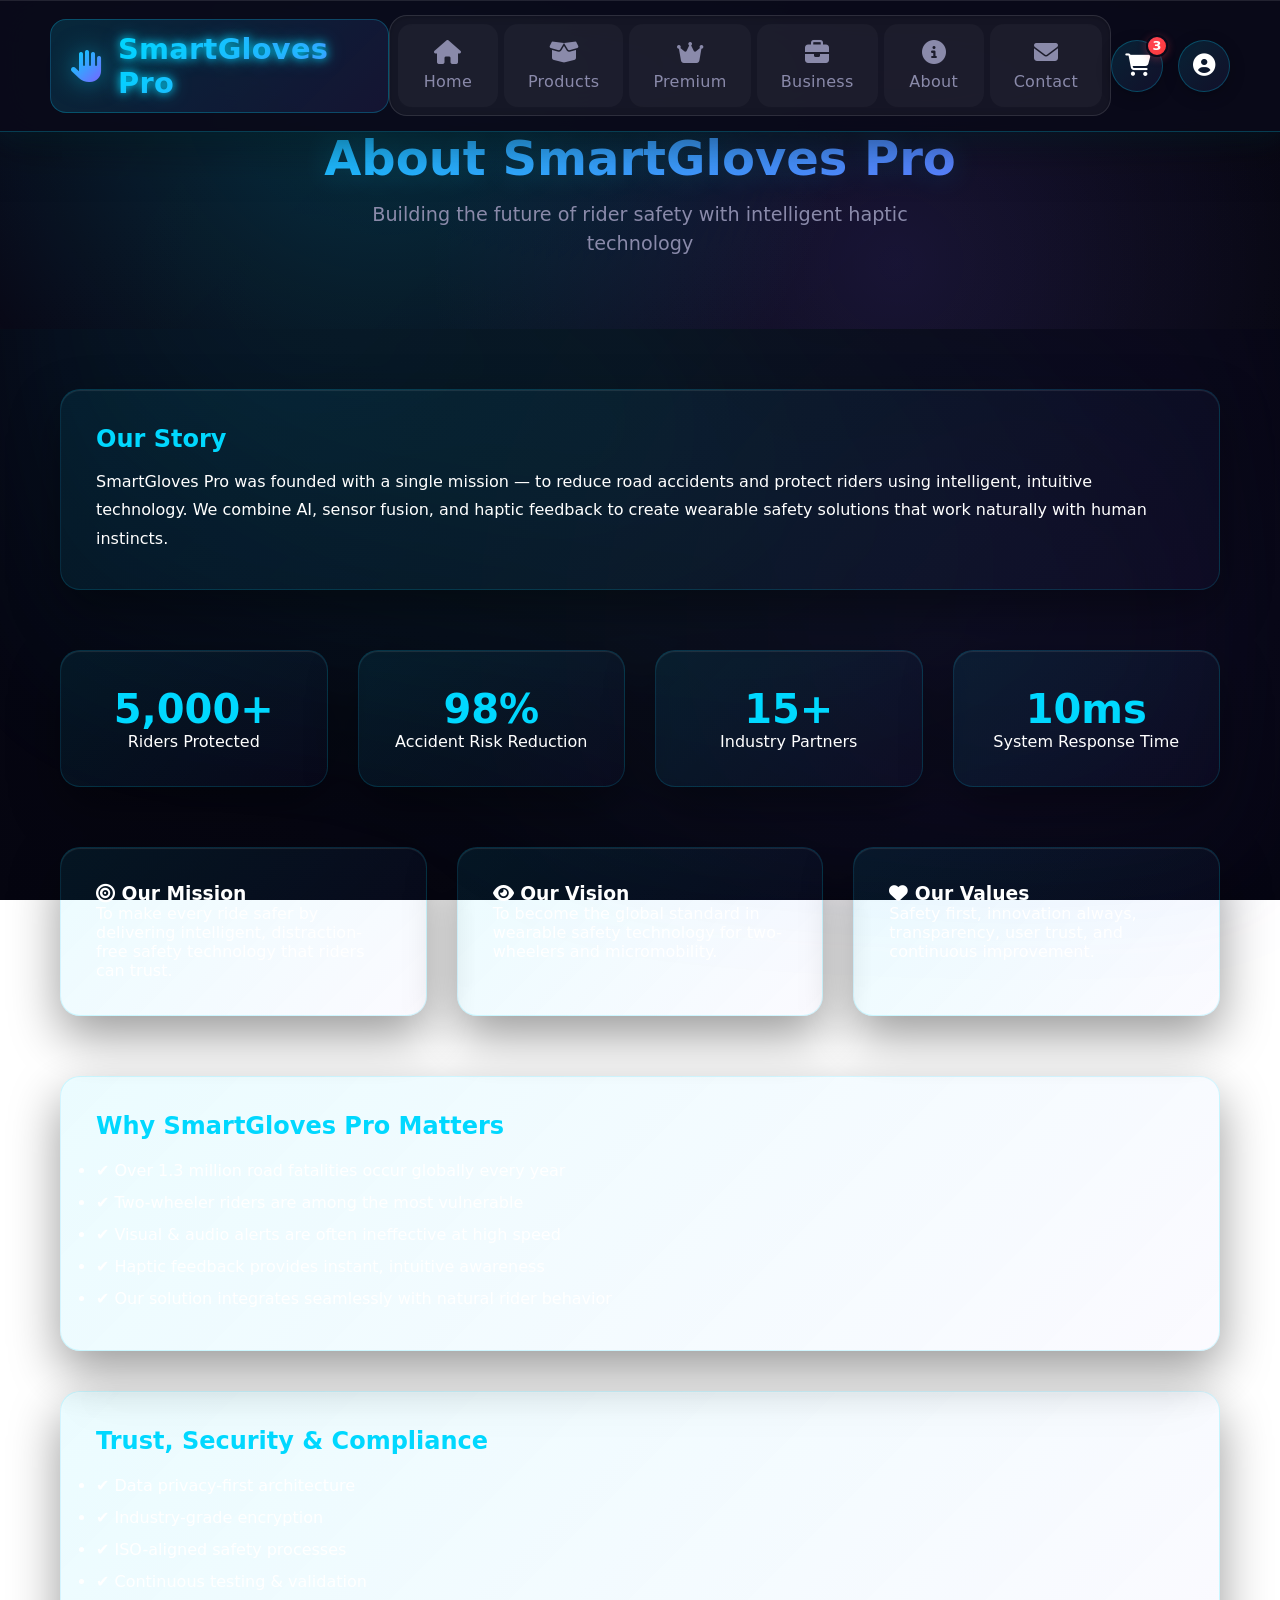
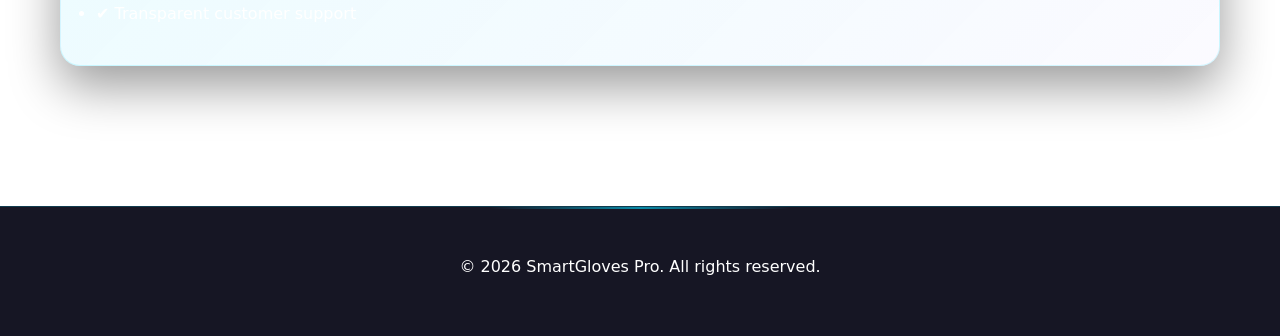
==== about.html @ 25922458 "Initial website upload" ====
<!DOCTYPE html>
<html lang="en">
<head>
  <meta charset="UTF-8">
  <meta name="viewport" content="width=device-width, initial-scale=1.0">
  <title>About Us | SmartGloves Pro</title>

  <!-- CSS -->
  <link rel="stylesheet" href="assets/css/style.css">

  <!-- Icons -->
  <link rel="stylesheet" href="https://cdnjs.cloudflare.com/ajax/libs/font-awesome/6.4.0/css/all.min.css">
</head>

<body>

<!-- ================= NAVBAR ================= -->
<nav class="glass-nav">
  <div class="nav-container">

    <!-- LOGO -->
    <a href="index.html" class="logo">
      <i class="fas fa-hand-paper"></i>
      <span>SmartGloves Pro</span>
    </a>

    <!-- MENU -->
    <div class="main-nav" id="mainNav">
      <a class="nav-btn" href="index.html"><i class="fas fa-house"></i><span>Home</span></a>
      <a class="nav-btn" href="products.html"><i class="fas fa-box-open"></i><span>Products</span></a>
      <a class="nav-btn" href="subscription.html"><i class="fas fa-crown"></i><span>Premium</span></a>
      <a class="nav-btn" href="business-collaboration.html"><i class="fas fa-briefcase"></i><span>Business</span></a>
      <a class="nav-btn" href="about.html"><i class="fas fa-circle-info"></i><span>About</span></a>
      <a class="nav-btn" href="contact.html"><i class="fas fa-envelope"></i><span>Contact</span></a>
    </div>

    <!-- CART & USER -->
    <div class="nav-actions">
      <a href="products.html" class="cart-btn">
        <i class="fas fa-shopping-cart"></i>
        <span class="cart-count">3</span>
      </a>
      <a href="subscription.html" class="user-btn">
        <i class="fas fa-user-circle"></i>
      </a>
    </div>

    <!-- MOBILE TOGGLE -->
    <button class="mobile-toggle" id="menuToggle">
      <i class="fas fa-bars"></i>
    </button>
  </div>
</nav>

<!-- ================= PAGE HERO ================= -->
<div class="page-hero">
  <h1 class="page-title">About SmartGloves Pro</h1>
  <p class="page-subtitle">
    Building the future of rider safety with intelligent haptic technology
  </p>
</div>

<!-- ================= ABOUT CONTENT ================= -->
<section class="page-content">

  <!-- COMPANY STORY -->
  <div class="content-box">
    <h2 style="color:var(--primary); margin-bottom:15px;">Our Story</h2>
    <p style="line-height:1.8;">
      SmartGloves Pro was founded with a single mission — to reduce road
      accidents and protect riders using intelligent, intuitive technology.
      We combine AI, sensor fusion, and haptic feedback to create wearable
      safety solutions that work naturally with human instincts.
    </p>
  </div>

  <!-- ================= COMPANY STATS ================= -->
  <div style="
    display:grid;
    grid-template-columns:repeat(auto-fit,minmax(200px,1fr));
    gap:30px;
    margin:60px 0;
    text-align:center;
  ">
    <div class="content-box">
      <h2 style="color:var(--primary); font-size:2.5rem;">5,000+</h2>
      <p>Riders Protected</p>
    </div>
    <div class="content-box">
      <h2 style="color:var(--primary); font-size:2.5rem;">98%</h2>
      <p>Accident Risk Reduction</p>
    </div>
    <div class="content-box">
      <h2 style="color:var(--primary); font-size:2.5rem;">15+</h2>
      <p>Industry Partners</p>
    </div>
    <div class="content-box">
      <h2 style="color:var(--primary); font-size:2.5rem;">10ms</h2>
      <p>System Response Time</p>
    </div>
  </div>

  <!-- ================= MISSION / VISION / VALUES ================= -->
  <div style="
    display:grid;
    grid-template-columns:repeat(auto-fit,minmax(250px,1fr));
    gap:30px;
    margin-bottom:60px;
  ">
    <div class="content-box">
      <h3><i class="fas fa-bullseye"></i> Our Mission</h3>
      <p>
        To make every ride safer by delivering intelligent, distraction-free
        safety technology that riders can trust.
      </p>
    </div>

    <div class="content-box">
      <h3><i class="fas fa-eye"></i> Our Vision</h3>
      <p>
        To become the global standard in wearable safety technology for
        two-wheelers and micromobility.
      </p>
    </div>

    <div class="content-box">
      <h3><i class="fas fa-heart"></i> Our Values</h3>
      <p>
        Safety first, innovation always, transparency, user trust, and
        continuous improvement.
      </p>
    </div>
  </div>

  <!-- ================= WHY WE MATTER ================= -->
  <div class="content-box">
    <h2 style="color:var(--primary); margin-bottom:15px;">
      Why SmartGloves Pro Matters
    </h2>
    <ul style="line-height:2;">
      <li>✔ Over 1.3 million road fatalities occur globally every year</li>
      <li>✔ Two-wheeler riders are among the most vulnerable</li>
      <li>✔ Visual & audio alerts are often ineffective at high speed</li>
      <li>✔ Haptic feedback provides instant, intuitive awareness</li>
      <li>✔ Our solution integrates seamlessly with natural rider behavior</li>
    </ul>
  </div>

  <!-- ================= TRUST & COMPLIANCE ================= -->
  <div class="content-box" style="margin-top:40px;">
    <h2 style="color:var(--primary); margin-bottom:15px;">
      Trust, Security & Compliance
    </h2>
    <ul style="line-height:2;">
      <li>✔ Data privacy-first architecture</li>
      <li>✔ Industry-grade encryption</li>
      <li>✔ ISO-aligned safety processes</li>
      <li>✔ Continuous testing & validation</li>
      <li>✔ Transparent customer support</li>
    </ul>
  </div>

</section>

<!-- ================= FOOTER ================= -->
<footer class="footer-bottom">
  <p>© 2026 SmartGloves Pro. All rights reserved.</p>
</footer>

<!-- ================= JS ================= -->
<script src="assets/js/main.js"></script>

</body>
</html>
---- assets/css/style.css ----
/* ================= FUTURISTIC TECHNICAL THEME ================= */
:root {
  /* Primary Tech Colors */
  --primary: #00D8FF;      /* Electric Cyan */
  --primary-glow: rgba(0, 216, 255, 0.4);
  --secondary: #7B61FF;    /* Tech Purple */
  --accent: #00FF9D;       /* Neon Green */
  --tech-blue: #2A6DFF;    /* Deep Tech Blue */
  
  /* Gradient Combos */
  --gradient-tech: linear-gradient(135deg, #00D8FF, #7B61FF, #00FF9D);
  --gradient-dark: linear-gradient(135deg, #0A0A1A, #121225, #0A0A1A);
  --gradient-card: linear-gradient(135deg, 
    rgba(0, 216, 255, 0.15), 
    rgba(123, 97, 255, 0.1)
  );
  
  /* Background Colors */
  --dark: #0A0A1A;         /* Deep Space Blue */
  --dark-2: #121225;       /* Dark Tech Blue */
  --light: #FFFFFF;
  --gray: #8A8AAA;         /* Cool Tech Gray */
  
  /* UI Elements */
  --glass-bg: rgba(255, 255, 255, 0.05);
  --glass-border: rgba(0, 216, 255, 0.2);
  --glass-glow: rgba(0, 216, 255, 0.35);
  
  /* Status Colors */
  --success: #00FF9D;
  --warning: #FFD166;
  --error: #FF4D6D;
  --info: #00D8FF;
  
  /* Neon Effects */
  --neon-glow: 0 0 15px var(--primary-glow);
  --neon-text-glow: 0 0 10px var(--primary), 0 0 20px var(--primary-glow);
}

/* ================= RESET ================= */
* {
  margin: 0;
  padding: 0;
  box-sizing: border-box;
}

html { scroll-behavior: smooth; }

body {
  font-family: 'Inter', system-ui, sans-serif;
  background: 
    radial-gradient(circle at top, #0A0A1A, #050510),
    linear-gradient(135deg, #080815 0%, #0D0D1E 50%, #080815 100%);
  color: var(--light);
  overflow-x: hidden;
  min-height: 100vh;
  background-attachment: fixed;
}

/* ================= TECH BACKGROUND ================= */
body::before {
  content: "";
  position: fixed;
  inset: 0;
  z-index: -3;
  background:
    radial-gradient(circle at 20% 30%, rgba(0, 216, 255, 0.15), transparent 45%),
    radial-gradient(circle at 80% 70%, rgba(123, 97, 255, 0.12), transparent 50%),
    radial-gradient(circle at 50% 50%, rgba(0, 255, 157, 0.08), transparent 60%);
  filter: blur(60px);
  opacity: 0.6;
}

/* ================= TECH GRID BACKGROUND ================= */
.tech-grid {
  position: fixed;
  top: 0;
  left: 0;
  width: 100%;
  height: 100%;
  background-image: 
    linear-gradient(rgba(0, 216, 255, 0.1) 1px, transparent 1px),
    linear-gradient(90deg, rgba(0, 216, 255, 0.1) 1px, transparent 1px);
  background-size: 50px 50px;
  background-position: center center;
  z-index: -2;
  opacity: 0.1;
  animation: gridMove 20s linear infinite;
}

@keyframes gridMove {
  0% { transform: translate(0, 0); }
  100% { transform: translate(50px, 50px); }
}

/* ================= GLASS BASE ================= */
.glass {
  background: linear-gradient(
    135deg,
    rgba(0, 216, 255, 0.1),
    rgba(123, 97, 255, 0.05)
  );
  backdrop-filter: blur(24px) saturate(160%);
  -webkit-backdrop-filter: blur(24px) saturate(160%);
  border-radius: 20px;
  border: 1px solid var(--glass-border);
  box-shadow:
    inset 0 1px 1px rgba(255,255,255,0.15),
    0 30px 80px rgba(0,0,0,0.6),
    0 0 0 1px rgba(0,0,0,0.2),
    var(--neon-glow);
}

/* ================= CARDS ================= */
.card {
  position: relative;
  padding: 32px;
  transition: transform 0.45s cubic-bezier(.2,.8,.2,1),
              box-shadow 0.45s;
  overflow: hidden;
  will-change: transform;
}

.card::before {
  content: "";
  position: absolute;
  inset: 0;
  background: radial-gradient(
    circle at var(--x) var(--y),
    rgba(255,255,255,0.18),
    transparent 40%
  );
  opacity: 0;
  transition: opacity 0.35s;
}

.card:hover::before {
  opacity: 1;
}

.card:hover {
  transform: translateY(-10px) scale(1.03);
  box-shadow:
    0 0 40px var(--glass-glow),
    0 40px 100px rgba(0,0,0,0.9);
}

/* ================= FLOAT MOTION ================= */
@keyframes subtleFloat {
  0% { transform: translateY(0); }
  50% { transform: translateY(-6px); }
  100% { transform: translateY(0); }
}

.card {
  animation: subtleFloat 9s ease-in-out infinite;
}

.card:nth-child(2) { animation-delay: 2s; }
.card:nth-child(3) { animation-delay: 4s; }

/* ================= FUTURISTIC HERO ================= */
.futuristic-hero {
  position: relative;
  min-height: 100vh;
  display: flex;
  align-items: center;
  justify-content: center;
  overflow: hidden;
  background:
    radial-gradient(circle at center, rgba(0, 216, 255, 0.2), transparent 60%),
    linear-gradient(135deg, #050510, #0A0A1A);
}

/* Dark overlay */
.hero-overlay {
  position: absolute;
  inset: 0;
  background: radial-gradient(circle at center, rgba(0,0,0,0.4), #000 70%);
  z-index: 1;
}

/* Glass panel */
.glass-panel {
  position: relative;
  z-index: 3;
  max-width: 900px;
  padding: 50px 60px;
  text-align: center;
  background: rgba(255,255,255,0.06);
  backdrop-filter: blur(25px) saturate(180%);
  border: 1px solid rgba(0, 216, 255, 0.35);
  border-radius: 22px;
  box-shadow: 
    0 0 80px rgba(0, 216, 255, 0.2),
    0 30px 100px rgba(0, 0, 0, 0.6),
    inset 0 1px 0 rgba(255, 255, 255, 0.1);
}

/* Headings */
.hero h1 {
  font-size: 3.8rem;
  font-weight: 700;
  line-height: 1.15;
  background: linear-gradient(135deg, var(--primary), var(--secondary), var(--accent));
  -webkit-background-clip: text;
  -webkit-text-fill-color: transparent;
  background-size: 300% 300%;
  animation: gradientFlow 8s ease infinite;
}

@keyframes gradientFlow {
  0%, 100% { background-position: 0% 50%; }
  50% { background-position: 100% 50%; }
}

.hero h1 .accent {
  color: var(--primary);
  text-shadow: var(--neon-text-glow);
}

.hero h1 .light {
  color: #fff;
}

/* Tagline */
.hero-tagline {
  margin-top: 20px;
  font-size: 1.2rem;
  color: var(--accent);
  text-shadow: 0 0 10px rgba(0, 255, 157, 0.5);
}

/* Description */
.hero-description {
  margin-top: 20px;
  color: var(--gray);
  line-height: 1.7;
}

/* Buttons */
.hero-actions {
  margin-top: 40px;
  display: flex;
  gap: 20px;
  justify-content: center;
  flex-wrap: wrap;
}

/* Glow rings */
.glow-ring {
  position: absolute;
  width: 420px;
  height: 420px;
  border-radius: 50%;
  border: 2px solid rgba(0, 216, 255, 0.35);
  filter: blur(1px);
  animation: techPulse 6s infinite alternate;
  z-index: 2;
}

@keyframes techPulse {
  from {
    box-shadow: 0 0 20px rgba(0, 216, 255, 0.3);
    transform: scale(0.95);
  }
  to {
    box-shadow: 0 0 40px rgba(0, 216, 255, 0.5);
    transform: scale(1.05);
  }
}

.ring-left {
  left: -120px;
  top: 50%;
  transform: translateY(-50%);
}

.ring-right {
  right: -120px;
  top: 50%;
  transform: translateY(-50%);
}

/* ================= COMPACT NAVBAR ================= */
.glass-nav {
  position: fixed;
  top: 0;
  left: 0;
  right: 0;
  z-index: 1000;
  padding: 15px 50px;
  background: rgba(10, 10, 25, 0.95);
  backdrop-filter: blur(25px) saturate(200%);
  -webkit-backdrop-filter: blur(25px) saturate(200%);
  border-bottom: 1px solid rgba(0, 216, 255, 0.25);
  box-shadow: 
    0 10px 40px rgba(0, 0, 0, 0.5),
    0 0 30px rgba(0, 216, 255, 0.15),
    inset 0 1px 0 rgba(255, 255, 255, 0.1);
}

.nav-container {
  display: flex;
  align-items: center;
  justify-content: space-between;
  max-width: 1400px;
  margin: 0 auto;
  position: relative;
}

/* Logo */
.logo {
  display: flex;
  align-items: center;
  gap: 15px;
  text-decoration: none;
  padding: 12px 20px;
  border-radius: 16px;
  background: linear-gradient(135deg, 
    rgba(0, 216, 255, 0.15),
    rgba(123, 97, 255, 0.1)
  );
  border: 1px solid rgba(0, 216, 255, 0.25);
  transition: all 0.3s ease;
}

.logo:hover {
  background: linear-gradient(135deg, 
    rgba(0, 216, 255, 0.25),
    rgba(123, 97, 255, 0.15)
  );
  transform: translateY(-2px);
  box-shadow: 0 10px 30px rgba(0, 216, 255, 0.25);
}

.logo i {
  font-size: 2rem;
  background: linear-gradient(135deg, var(--primary), var(--secondary));
  -webkit-background-clip: text;
  -webkit-text-fill-color: transparent;
  filter: drop-shadow(0 0 12px rgba(0, 216, 255, 0.5));
}

.logo span {
  font-size: 1.8rem;
  font-weight: 700;
  background: linear-gradient(135deg, var(--primary), var(--secondary));
  -webkit-background-clip: text;
  -webkit-text-fill-color: transparent;
  text-shadow: var(--neon-text-glow);
  letter-spacing: 0.3px;
}

/* Main Navigation */
.main-nav {
  display: flex;
  gap: 6px;
  background: rgba(255, 255, 255, 0.05);
  padding: 8px;
  border-radius: 18px;
  border: 1px solid rgba(255, 255, 255, 0.1);
  box-shadow: inset 0 1px 8px rgba(0, 0, 0, 0.2);
}

.nav-btn {
  display: flex;
  flex-direction: column;
  align-items: center;
  justify-content: center;
  padding: 16px 24px;
  text-decoration: none;
  color: var(--gray);
  border-radius: 14px;
  transition: all 0.3s cubic-bezier(0.175, 0.885, 0.32, 1.275);
  min-width: 100px;
  position: relative;
  overflow: hidden;
  background: rgba(255, 255, 255, 0.03);
}

.nav-btn:hover {
  background: linear-gradient(135deg, 
    rgba(0, 216, 255, 0.2),
    rgba(123, 97, 255, 0.1)
  );
  color: var(--light);
  transform: translateY(-3px);
  box-shadow: 
    0 6px 20px rgba(0, 0, 0, 0.25),
    0 0 15px rgba(0, 216, 255, 0.15);
}

.nav-btn.active {
  background: linear-gradient(135deg, var(--primary), var(--secondary));
  color: #000;
  font-weight: 600;
  box-shadow: 
    0 5px 20px rgba(0, 216, 255, 0.4),
    inset 0 1px 2px rgba(255, 255, 255, 0.4);
  transform: translateY(-1px);
}

.nav-btn i {
  font-size: 1.5rem;
  margin-bottom: 8px;
  transition: transform 0.3s ease;
}

.nav-btn:hover i {
  transform: scale(1.15);
}

.nav-btn span {
  font-size: 1rem;
  font-weight: 500;
  letter-spacing: 0.3px;
}

.nav-btn.active::after {
  content: '';
  position: absolute;
  bottom: 6px;
  left: 50%;
  transform: translateX(-50%);
  width: 20px;
  height: 3px;
  background: #000;
  border-radius: 2px;
  opacity: 0.8;
}

/* Cart/User Buttons */
.nav-actions {
  display: flex;
  gap: 15px;
  align-items: center;
}

.cart-btn, .user-btn {
  position: relative;
  width: 52px;
  height: 52px;
  display: flex;
  align-items: center;
  justify-content: center;
  background: linear-gradient(135deg, 
    rgba(0, 216, 255, 0.12), 
    rgba(123, 97, 255, 0.08));
  border-radius: 50%;
  font-size: 1.4rem;
  color: var(--light);
  text-decoration: none;
  transition: all 0.3s cubic-bezier(0.175, 0.885, 0.32, 1.275);
  border: 1px solid rgba(0, 216, 255, 0.25);
  box-shadow: 0 4px 15px rgba(0, 0, 0, 0.25);
}

.cart-btn:hover, .user-btn:hover {
  background: linear-gradient(135deg, var(--primary), var(--secondary));
  transform: translateY(-3px);
  box-shadow: 0 10px 25px rgba(0, 216, 255, 0.3);
  color: #000;
  border-color: transparent;
}

.cart-count {
  position: absolute;
  top: -6px;
  right: -6px;
  background: linear-gradient(135deg, #ff4757, #ff3838);
  color: #fff;
  font-size: 0.8rem;
  font-weight: 700;
  width: 22px;
  height: 22px;
  border-radius: 50%;
  display: flex;
  align-items: center;
  justify-content: center;
  border: 2px solid var(--dark);
  box-shadow: 0 2px 8px rgba(255, 71, 87, 0.3);
  transition: transform 0.3s ease;
}

.cart-count.pulse {
  animation: pulse 0.3s ease;
}

/* Mobile Toggle */
.mobile-toggle {
  display: none;
  width: 50px;
  height: 50px;
  background: linear-gradient(135deg, 
    rgba(0, 216, 255, 0.15), 
    rgba(123, 97, 255, 0.1));
  border: 1px solid rgba(0, 216, 255, 0.25);
  border-radius: 14px;
  color: var(--primary);
  font-size: 1.5rem;
  cursor: pointer;
  transition: all 0.3s ease;
}

.mobile-toggle:hover {
  background: rgba(0, 216, 255, 0.25);
  transform: rotate(90deg);
}

/* ================= PAGE HERO ================= */
.page-hero {
  padding: 130px 20px 70px;
  text-align: center;
  background: linear-gradient(135deg, 
    rgba(10, 10, 25, 0.95), 
    rgba(7, 7, 16, 0.98));
  position: relative;
  overflow: hidden;
}

.page-hero::before {
  content: '';
  position: absolute;
  top: 0;
  left: 0;
  right: 0;
  bottom: 0;
  background: 
    radial-gradient(circle at 30% 20%, rgba(0,216,255,0.2), transparent 50%),
    radial-gradient(circle at 70% 80%, rgba(123,97,255,0.15), transparent 50%);
  z-index: 1;
}

.page-title {
  font-size: 3rem;
  font-weight: 700;
  background: linear-gradient(135deg, var(--primary), var(--secondary));
  -webkit-background-clip: text;
  -webkit-text-fill-color: transparent;
  margin-bottom: 15px;
  position: relative;
  z-index: 2;
  text-shadow: 0 0 30px rgba(0, 216, 255, 0.2);
}

.page-subtitle {
  font-size: 1.2rem;
  color: var(--gray);
  max-width: 600px;
  margin: 0 auto;
  position: relative;
  z-index: 2;
  line-height: 1.5;
}

/* ================= PAGE CONTENT ================= */
.page-content {
  padding: 60px 20px;
  max-width: 1200px;
  margin: 0 auto;
}

section {
  margin-bottom: 60px;
}

/* ================= CONTENT BOXES ================= */
.content-box {
  background: linear-gradient(135deg, 
    rgba(0, 216, 255, 0.08), 
    rgba(123, 97, 255, 0.03)
  );
  backdrop-filter: blur(25px) saturate(180%);
  -webkit-backdrop-filter: blur(25px) saturate(180%);
  border-radius: 20px;
  padding: 35px;
  border: 1px solid rgba(0, 216, 255, 0.15);
  box-shadow: 
    inset 0 1px 1px rgba(255, 255, 255, 0.1),
    0 20px 50px rgba(0, 0, 0, 0.4);
  transition: all 0.3s ease;
}

.content-box:hover {
  transform: translateY(-5px);
  border-color: rgba(0, 216, 255, 0.3);
  box-shadow: 
    inset 0 1px 1px rgba(255, 255, 255, 0.15),
    0 25px 60px rgba(0, 0, 0, 0.5),
    0 0 25px rgba(0, 216, 255, 0.15);
}

/* ================= FEATURE CARDS ================= */
.feature-card {
  background: linear-gradient(135deg, 
    rgba(0, 216, 255, 0.1),
    rgba(123, 97, 255, 0.05)
  );
  border-radius: 18px;
  padding: 30px 25px;
  text-align: center;
  border: 1px solid rgba(0, 216, 255, 0.15);
  transition: all 0.3s ease;
  position: relative;
  overflow: hidden;
  backdrop-filter: blur(15px);
}

.feature-card::before {
  content: '';
  position: absolute;
  top: 0;
  left: 0;
  right: 0;
  height: 3px;
  background: linear-gradient(90deg, var(--primary), var(--secondary));
  opacity: 0;
  transition: opacity 0.3s ease;
}

.feature-card:hover {
  transform: translateY(-8px);
  border-color: rgba(0, 216, 255, 0.4);
  box-shadow: 
    0 20px 50px rgba(0, 0, 0, 0.5),
    0 0 30px rgba(0, 216, 255, 0.2);
}

.feature-card:hover::before {
  opacity: 1;
}

.feature-card i {
  color: var(--primary);
  margin-bottom: 20px;
  font-size: 2.2rem;
  filter: drop-shadow(0 0 8px rgba(0, 216, 255, 0.5));
}

.feature-card h3 {
  font-size: 1.3rem;
  margin-bottom: 10px;
  color: var(--light);
}

.feature-card p {
  color: var(--gray);
  line-height: 1.6;
  font-size: 0.95rem;
}

/* ================= PRODUCT CARD ================= */
.product-card {
  background: linear-gradient(135deg, 
    rgba(0, 216, 255, 0.12),
    rgba(123, 97, 255, 0.08)
  );
  border-radius: 20px;
  padding: 0;
  border: 1px solid rgba(0, 216, 255, 0.25);
  overflow: hidden;
  transition: all 0.3s ease;
  position: relative;
  max-width: 350px;
  margin: 0 auto;
}

.product-card:hover {
  transform: translateY(-10px);
  border-color: var(--primary);
  box-shadow: 
    0 25px 70px rgba(0, 0, 0, 0.6),
    0 0 40px rgba(0, 216, 255, 0.3);
}

.product-image {
  width: 100%;
  height: 250px;
  object-fit: cover;
  border-bottom: 1px solid rgba(0, 216, 255, 0.1);
}

.product-info {
  padding: 25px;
}

.product-category {
  color: var(--primary);
  font-size: 0.85rem;
  font-weight: 600;
  letter-spacing: 1px;
  margin-bottom: 8px;
  text-transform: uppercase;
}

.product-title {
  font-size: 1.6rem;
  font-weight: 700;
  margin-bottom: 12px;
  color: var(--light);
  line-height: 1.3;
}

.product-rating {
  color: #ffcc00;
  font-size: 1.1rem;
  margin-bottom: 12px;
}

.product-price {
  font-size: 2rem;
  font-weight: 800;
  color: var(--primary);
  margin-bottom: 20px;
  text-shadow: 0 0 20px rgba(0, 216, 255, 0.5);
}

/* ================= STATS ================= */
.stat-number {
  font-size: 3rem;
  font-weight: 800;
  background: linear-gradient(135deg, var(--primary), var(--secondary));
  -webkit-background-clip: text;
  -webkit-text-fill-color: transparent;
  margin-bottom: 10px;
  text-shadow: 0 0 25px rgba(0, 216, 255, 0.4);
}

/* ================= FORMS ================= */
.form-group {
  margin-bottom: 20px;
}

.form-label {
  display: block;
  margin-bottom: 8px;
  color: var(--light);
  font-weight: 600;
  font-size: 0.95rem;
}

.form-control {
  width: 100%;
  padding: 14px 18px;
  background: rgba(0, 216, 255, 0.08);
  border: 1px solid rgba(0, 216, 255, 0.25);
  border-radius: 12px;
  color: var(--light);
  font-size: 1rem;
  transition: all 0.3s ease;
}

.form-control:focus {
  outline: none;
  border-color: var(--primary);
  background: rgba(0, 216, 255, 0.12);
  box-shadow: 
    0 0 20px rgba(0, 216, 255, 0.3),
    inset 0 1px 0 rgba(255, 255, 255, 0.1);
}

.form-control::placeholder {
  color: var(--gray);
  opacity: 0.7;
}

textarea.form-control {
  min-height: 120px;
  resize: vertical;
}

/* ================= CTA BUTTONS ================= */
.cta-button {
  display: inline-flex;
  align-items: center;
  justify-content: center;
  gap: 12px;
  padding: 16px 32px;
  background: linear-gradient(135deg, var(--primary), var(--secondary));
  color: #000;
  text-decoration: none;
  border-radius: 50px;
  font-weight: 600;
  font-size: 1rem;
  transition: all 0.3s ease;
  border: none;
  cursor: pointer;
  box-shadow: 
    0 8px 30px rgba(0, 216, 255, 0.4),
    inset 0 1px 2px rgba(255, 255, 255, 0.3),
    0 0 20px rgba(0, 216, 255, 0.3);
  position: relative;
  overflow: hidden;
}

.cta-button:hover {
  transform: translateY(-3px);
  box-shadow: 
    0 12px 40px rgba(0, 216, 255, 0.6),
    inset 0 1px 2px rgba(255, 255, 255, 0.4),
    0 0 30px rgba(0, 216, 255, 0.4);
  gap: 15px;
}

.cta-button i {
  font-size: 1.1rem;
  transition: transform 0.3s ease;
}

.cta-button:hover i {
  transform: translateX(5px);
}

.cta-button.secondary {
  background: transparent;
  color: var(--primary);
  border: 2px solid var(--primary);
  box-shadow: 
    inset 0 0 20px rgba(0, 216, 255, 0.2),
    0 5px 20px rgba(0, 216, 255, 0.25),
    0 0 0 1px rgba(255, 255, 255, 0.05);
}

.cta-button.secondary:hover {
  background: rgba(0, 216, 255, 0.15);
  color: var(--light);
}

/* ================= FOOTER ================= */
.footer-bottom {
  background: rgba(10, 10, 25, 0.95);
  padding: 50px 20px;
  text-align: center;
  border-top: 1px solid rgba(0, 216, 255, 0.2);
  margin-top: 80px;
  position: relative;
  backdrop-filter: blur(20px);
}

.footer-bottom::before {
  content: '';
  position: absolute;
  top: 0;
  left: 50%;
  transform: translateX(-50%);
  width: 300px;
  height: 2px;
  background: linear-gradient(90deg, 
    transparent, 
    rgba(0, 216, 255, 0.6), 
    transparent
  );
  border-radius: 1px;
}

.footer-bottom p {
  font-size: 1rem;
  color: var(--light);
  margin-bottom: 10px;
}

/* ================= TECH EFFECTS ================= */
/* Data Stream Effect */
.data-stream {
  position: fixed;
  top: 0;
  left: 0;
  width: 100%;
  height: 100%;
  z-index: -1;
  pointer-events: none;
  opacity: 0.05;
}

.stream-line {
  position: absolute;
  width: 2px;
  height: 100px;
  background: linear-gradient(to bottom, transparent, var(--primary), transparent);
  animation: streamFlow 10s linear infinite;
}

@keyframes streamFlow {
  0% {
    transform: translateY(-100px);
    opacity: 0;
  }
  10% {
    opacity: 1;
  }
  90% {
    opacity: 1;
  }
  100% {
    transform: translateY(100vh);
    opacity: 0;
  }
}

/* Circuit Lines */
.circuit-line {
  position: absolute;
  background: var(--primary);
  opacity: 0.1;
}

.circuit-line.horizontal {
  width: 100%;
  height: 1px;
}

.circuit-line.vertical {
  height: 100%;
  width: 1px;
}

.circuit-line.diagonal {
  height: 2px;
  width: 200%;
  transform: rotate(45deg);
}

/* Pulse Animation */
@keyframes pulseTech {
  0%, 100% {
    box-shadow: 
      0 0 20px rgba(0, 216, 255, 0.3),
      0 0 40px rgba(0, 216, 255, 0.1);
  }
  50% {
    box-shadow: 
      0 0 30px rgba(0, 216, 255, 0.6),
      0 0 60px rgba(0, 216, 255, 0.2);
  }
}

.pulse-tech {
  animation: pulseTech 2s ease-in-out infinite;
}

/* Tech Loader */
.tech-loader {
  position: fixed;
  inset: 0;
  background: var(--dark);
  display: flex;
  align-items: center;
  justify-content: center;
  z-index: 9999;
  transition: opacity 0.5s ease;
}

.loader-ring {
  width: 80px;
  height: 80px;
  border: 3px solid transparent;
  border-top: 3px solid var(--primary);
  border-right: 3px solid var(--secondary);
  border-radius: 50%;
  animation: spin 1s linear infinite;
}

.loader-dot {
  position: absolute;
  width: 20px;
  height: 20px;
  background: var(--accent);
  border-radius: 50%;
  box-shadow: 0 0 20px var(--accent);
  animation: bounce 1s ease-in-out infinite alternate;
}

@keyframes spin {
  0% { transform: rotate(0deg); }
  100% { transform: rotate(360deg); }
}

@keyframes bounce {
  0% { transform: scale(0.8); opacity: 0.5; }
  100% { transform: scale(1.2); opacity: 1; }
}

/* ================= UTILITY CLASSES ================= */
.neon-glow {
  text-shadow: var(--neon-text-glow);
}

.glow-primary {
  box-shadow: 0 0 20px var(--primary-glow);
}

.glow-accent {
  box-shadow: 0 0 20px rgba(0, 255, 157, 0.3);
}

.tech-border {
  border: 1px solid var(--glass-border);
  box-shadow: var(--neon-glow);
}

.tech-gradient-bg {
  background: linear-gradient(135deg, 
    rgba(0, 216, 255, 0.1) 0%,
    rgba(123, 97, 255, 0.05) 50%,
    rgba(0, 255, 157, 0.02) 100%
  );
}

/* ================= SCROLLBAR STYLING ================= */
::-webkit-scrollbar {
  width: 10px;
}

::-webkit-scrollbar-track {
  background: var(--dark-2);
}

::-webkit-scrollbar-thumb {
  background: linear-gradient(135deg, var(--primary), var(--secondary));
  border-radius: 5px;
}

::-webkit-scrollbar-thumb:hover {
  background: linear-gradient(135deg, var(--accent), var(--primary));
}

/* ================= SELECTION COLOR ================= */
::selection {
  background: rgba(0, 216, 255, 0.3);
  color: white;
}

::-moz-selection {
  background: rgba(0, 216, 255, 0.3);
  color: white;
}

/* ================= RESPONSIVE DESIGN ================= */
@media (max-width: 1200px) {
  .glass-nav {
    padding: 15px 30px;
  }
  
  .nav-btn {
    padding: 14px 20px;
    min-width: 90px;
  }
  
  .nav-btn i {
    font-size: 1.3rem;
  }
  
  .nav-btn span {
    font-size: 0.95rem;
  }
  
  .logo {
    padding: 10px 16px;
  }
  
  .logo i {
    font-size: 1.8rem;
  }
  
  .logo span {
    font-size: 1.6rem;
  }
}

@media (max-width: 992px) {
  .glass-nav {
    padding: 12px 20px;
  }
  
  .main-nav {
    display: none;
    position: fixed;
    top: 80px;
    left: 20px;
    right: 20px;
    background: rgba(10, 10, 25, 0.98);
    backdrop-filter: blur(25px);
    border-radius: 18px;
    padding: 20px;
    flex-direction: column;
    gap: 12px;
    border: 1px solid rgba(0, 216, 255, 0.25);
    box-shadow: 0 20px 60px rgba(0, 0, 0, 0.6);
    z-index: 1000;
  }
  
  .main-nav.active {
    display: flex;
    animation: slideDown 0.3s ease;
  }
  
  .nav-btn {
    padding: 18px;
    min-width: auto;
    width: 100%;
    flex-direction: row;
    gap: 15px;
    justify-content: flex-start;
    border-radius: 12px;
  }
  
  .nav-btn i {
    margin-bottom: 0;
    font-size: 1.4rem;
    width: 35px;
    text-align: center;
  }
  
  .mobile-toggle {
    display: flex;
    align-items: center;
    justify-content: center;
  }
  
  .nav-actions {
    display: none;
  }
  
  .page-hero {
    padding: 120px 20px 50px;
  }
  
  .page-title {
    font-size: 2.5rem;
  }
}

@media (max-width: 768px) {
  .hero h1 {
    font-size: 2.5rem;
  }
  
  .glass-panel {
    padding: 40px 25px;
  }
  
  .page-content {
    padding: 50px 15px;
  }
  
  .content-box {
    padding: 30px 20px;
  }
  
  .feature-card {
    padding: 25px 20px;
  }
  
  .product-card {
    max-width: 100%;
  }
  
  .stat-number {
    font-size: 2.5rem;
  }
  
  .tech-grid {
    background-size: 30px 30px;
  }
}

@media (max-width: 576px) {
  .glass-nav {
    padding: 10px 15px;
  }
  
  .logo {
    padding: 8px 12px;
  }
  
  .logo i {
    font-size: 1.6rem;
  }
  
  .logo span {
    font-size: 1.3rem;
  }
  
  .page-title {
    font-size: 2rem;
  }
  
  .page-subtitle {
    font-size: 1rem;
  }
  
  .mobile-toggle {
    width: 45px;
    height: 45px;
    font-size: 1.3rem;
  }
  
  .cta-button {
    padding: 14px 24px;
    font-size: 0.95rem;
  }
}

@keyframes slideDown {
  from {
    opacity: 0;
    transform: translateY(-15px);
  }
  to {
    opacity: 1;
    transform: translateY(0);
  }
}


/* ================= ENHANCED ANIMATIONS ================= */

/* Smooth page transitions */
.page-content, .hero, section {
  opacity: 0;
  transform: translateY(20px);
  animation: fadeInUp 0.8s ease forwards;
}

@keyframes fadeInUp {
  to {
    opacity: 1;
    transform: translateY(0);
  }
}

/* Staggered animation delays */
.page-content { animation-delay: 0.2s; }
section:nth-child(1) { animation-delay: 0.3s; }
section:nth-child(2) { animation-delay: 0.4s; }
section:nth-child(3) { animation-delay: 0.5s; }
section:nth-child(4) { animation-delay: 0.6s; }

/* Enhanced hover animations */
.card, .feature-card, .product-card, .content-box {
  transition: transform 0.4s cubic-bezier(0.34, 1.56, 0.64, 1),
              box-shadow 0.4s cubic-bezier(0.34, 1.56, 0.64, 1),
              border-color 0.4s ease;
}

.card:hover, .feature-card:hover, .product-card:hover, .content-box:hover {
  transform: translateY(-10px) scale(1.02);
}

/* Smooth button animations */
.cta-button, .nav-btn, .btn {
  transition: all 0.3s cubic-bezier(0.4, 0, 0.2, 1);
}

.cta-button:hover {
  transform: translateY(-3px) scale(1.05);
}

/* Professional loading animation */
.page-loader {
  position: fixed;
  top: 0;
  left: 0;
  width: 100%;
  height: 100%;
  background: var(--dark);
  display: flex;
  justify-content: center;
  align-items: center;
  z-index: 9999;
  opacity: 1;
  transition: opacity 0.5s ease;
}

.loader-content {
  text-align: center;
}

.loader-spinner {
  width: 60px;
  height: 60px;
  border: 3px solid rgba(255, 122, 24, 0.1);
  border-radius: 50%;
  border-top-color: var(--primary);
  animation: spin 1s linear infinite;
  margin: 0 auto 20px;
}

@keyframes spin {
  100% { transform: rotate(360deg); }
}

/* Scroll progress indicator */
.scroll-progress {
  position: fixed;
  top: 0;
  left: 0;
  width: 0%;
  height: 3px;
  background: linear-gradient(90deg, var(--primary), var(--secondary));
  z-index: 1001;
  transition: width 0.3s ease;
}

/* Enhanced hero animations */
.hero-content h1 {
  animation: slideInFromLeft 1s ease-out 0.2s both;
}

.hero-content p {
  animation: slideInFromRight 1s ease-out 0.4s both;
}

.hero-actions {
  animation: fadeInUp 1s ease-out 0.6s both;
}

@keyframes slideInFromLeft {
  from {
    opacity: 0;
    transform: translateX(-50px);
  }
  to {
    opacity: 1;
    transform: translateX(0);
  }
}

@keyframes slideInFromRight {
  from {
    opacity: 0;
    transform: translateX(50px);
  }
  to {
    opacity: 1;
    transform: translateX(0);
  }
}

/* Professional card reveal animation */
.reveal-on-scroll {
  opacity: 0;
  transform: translateY(30px) scale(0.95);
  transition: all 0.8s cubic-bezier(0.4, 0, 0.2, 1);
}

.reveal-on-scroll.visible {
  opacity: 1;
  transform: translateY(0) scale(1);
}

/* Enhanced glass hover effect */
.glass-panel:hover, .glass-nav:hover {
  backdrop-filter: blur(30px) saturate(200%);
  transition: backdrop-filter 0.4s ease;
}

/* Smooth image reveal */
.product-image, img {
  opacity: 0;
  transform: scale(0.9);
  animation: imageReveal 0.8s ease-out 0.5s forwards;
}

@keyframes imageReveal {
  to {
    opacity: 1;
    transform: scale(1);
  }
}

/* Professional text animations */
.text-reveal {
  overflow: hidden;
  position: relative;
}

.text-reveal::after {
  content: '';
  position: absolute;
  top: 0;
  left: 0;
  width: 100%;
  height: 100%;
  background: var(--dark);
  animation: textReveal 1s ease-out 0.3s forwards;
  transform: translateX(-100%);
}

@keyframes textReveal {
  to {
    transform: translateX(100%);
  }
}

/* Enhanced glow animations */
@keyframes pulseGlow {
  0%, 100% {
    box-shadow: 
      0 0 20px rgba(255, 122, 24, 0.3),
      0 0 40px rgba(255, 122, 24, 0.1);
  }
  50% {
    box-shadow: 
      0 0 30px rgba(255, 122, 24, 0.5),
      0 0 60px rgba(255, 122, 24, 0.2);
  }
}

.primary-glow {
  animation: pulseGlow 2s ease-in-out infinite;
}

/* Professional form animations */
.form-control {
  transition: all 0.3s ease;
}

.form-control:focus {
  transform: translateY(-2px);
  box-shadow: 
    0 10px 30px rgba(255, 122, 24, 0.2),
    inset 0 1px 0 rgba(255, 255, 255, 0.1);
}

/* Enhanced stats counter */
.stat-number {
  display: inline-block;
  position: relative;
}

.stat-number::after {
  content: attr(data-count);
  position: absolute;
  top: 0;
  left: 0;
  opacity: 0;
  animation: countUp 2s ease-out forwards;
}

@keyframes countUp {
  to {
    opacity: 1;
  }
}

/* Professional navigation underline animation */
.nav-btn::after {
  content: '';
  position: absolute;
  bottom: 0;
  left: 50%;
  width: 0;
  height: 2px;
  background: var(--primary);
  transition: all 0.3s ease;
  transform: translateX(-50%);
}

.nav-btn:hover::after {
  width: 80%;
}

.nav-btn.active::after {
  width: 100%;
}

/* Smooth page transitions */
.page-transition {
  position: fixed;
  top: 0;
  left: 0;
  width: 100%;
  height: 100%;
  background: var(--dark);
  z-index: 9998;
  transform: translateY(100%);
  transition: transform 0.6s cubic-bezier(0.77, 0, 0.175, 1);
}

.page-transition.active {
  transform: translateY(0);
}

/* Enhanced background particles */
.background-particles {
  position: fixed;
  top: 0;
  left: 0;
  width: 100%;
  height: 100%;
  z-index: -1;
  pointer-events: none;
}

.particle {
  position: absolute;
  width: 4px;
  height: 4px;
  background: var(--primary);
  border-radius: 50%;
  opacity: 0;
  animation: particleFloat 20s infinite linear;
}

@keyframes particleFloat {
  0% {
    transform: translateY(100vh) rotate(0deg);
    opacity: 0;
  }
  10% {
    opacity: 0.3;
  }
  90% {
    opacity: 0.3;
  }
  100% {
    transform: translateY(-100px) rotate(360deg);
    opacity: 0;
  }
}

/* Professional typing animation */
.typing-text {
  overflow: hidden;
  border-right: 2px solid var(--primary);
  white-space: nowrap;
  animation: typing 3.5s steps(40, end), blink-caret 0.75s step-end infinite;
}

@keyframes typing {
  from { width: 0 }
  to { width: 100% }
}

@keyframes blink-caret {
  from, to { border-color: transparent }
  50% { border-color: var(--primary) }
}

/* Enhanced scroll animations */
.smooth-appear {
  opacity: 0;
  transform: translateY(40px);
  transition: all 0.8s cubic-bezier(0.4, 0, 0.2, 1);
}

.smooth-appear.in-view {
  opacity: 1;
  transform: translateY(0);
}

/* Professional hover card effect */
.hover-card {
  position: relative;
  overflow: hidden;
}

.hover-card::before {
  content: '';
  position: absolute;
  top: 0;
  left: 0;
  width: 100%;
  height: 100%;
  background: linear-gradient(
    135deg,
    rgba(255, 255, 255, 0.1) 0%,
    rgba(255, 255, 255, 0.05) 50%,
    transparent 100%
  );
  transform: translateY(100%);
  transition: transform 0.6s cubic-bezier(0.4, 0, 0.2, 1);
}

.hover-card:hover::before {
  transform: translateY(0);
}

/* Enhanced button ripple effect */
.btn-ripple {
  position: relative;
  overflow: hidden;
}

.btn-ripple::after {
  content: '';
  position: absolute;
  top: 50%;
  left: 50%;
  width: 5px;
  height: 5px;
  background: rgba(255, 255, 255, 0.5);
  opacity: 0;
  border-radius: 100%;
  transform: scale(1, 1) translate(-50%);
  transform-origin: 50% 50%;
}

.btn-ripple:focus:not(:active)::after {
  animation: ripple 1s ease-out;
}

@keyframes ripple {
  0% {
    transform: scale(0, 0);
    opacity: 0.5;
  }
  100% {
    transform: scale(20, 20);
    opacity: 0;
  }
}

/* Professional section entrance */
.section-entrance {
  opacity: 0;
  transform: translateY(60px) perspective(500px) rotateX(10deg);
  transition: all 1s cubic-bezier(0.4, 0, 0.2, 1);
}

.section-entrance.in-view {
  opacity: 1;
  transform: translateY(0) perspective(500px) rotateX(0);
}

/* ================= TEAM SECTION STYLES ================= */
.team-card {
  background: linear-gradient(135deg, 
    rgba(0, 216, 255, 0.08), 
    rgba(123, 97, 255, 0.03)
  );
  border-radius: 18px;
  padding: 30px 25px;
  text-align: center;
  border: 1px solid rgba(0, 216, 255, 0.15);
  transition: all 0.3s ease;
  position: relative;
  overflow: hidden;
  backdrop-filter: blur(15px);
}

.team-card:hover {
  transform: translateY(-8px);
  border-color: rgba(0, 216, 255, 0.4);
  box-shadow: 
    0 20px 50px rgba(0, 0, 0, 0.5),
    0 0 30px rgba(0, 216, 255, 0.2);
}

.team-avatar {
  width: 80px;
  height: 80px;
  margin: 0 auto 20px;
  background: linear-gradient(135deg, var(--primary), var(--secondary));
  border-radius: 50%;
  display: flex;
  align-items: center;
  justify-content: center;
  font-size: 2.5rem;
  color: var(--dark);
  border: 3px solid rgba(255, 255, 255, 0.1);
}

.team-social {
  display: flex;
  justify-content: center;
  gap: 15px;
  margin-top: 20px;
}

.team-social a {
  width: 35px;
  height: 35px;
  background: rgba(255, 255, 255, 0.05);
  border-radius: 50%;
  display: flex;
  align-items: center;
  justify-content: center;
  color: var(--gray);
  text-decoration: none;
  transition: all 0.3s ease;
}

.team-social a:hover {
  background: linear-gradient(135deg, var(--primary), var(--secondary));
  color: var(--dark);
  transform: translateY(-3px);
}

/* Advisor Cards */
.advisor-card {
  background: linear-gradient(135deg, 
    rgba(0, 255, 157, 0.05), 
    rgba(0, 216, 255, 0.02)
  );
  border-radius: 18px;
  padding: 25px;
  border: 1px solid rgba(0, 255, 157, 0.15);
  transition: all 0.3s ease;
  backdrop-filter: blur(15px);
}

.advisor-card:hover {
  transform: translateY(-5px);
  border-color: rgba(0, 255, 157, 0.4);
  box-shadow: 
    0 15px 40px rgba(0, 0, 0, 0.4),
    0 0 25px rgba(0, 255, 157, 0.15);
}

/* Animation for team cards */
@keyframes teamCardAppear {
  from {
    opacity: 0;
    transform: translateY(30px);
  }
  to {
    opacity: 1;
    transform: translateY(0);
  }
}

.team-card, .advisor-card {
  animation: teamCardAppear 0.6s ease forwards;
  opacity: 0;
}

.team-card:nth-child(1) { animation-delay: 0.1s; }
.team-card:nth-child(2) { animation-delay: 0.2s; }
.team-card:nth-child(3) { animation-delay: 0.3s; }
.team-card:nth-child(4) { animation-delay: 0.4s; }
.advisor-card:nth-child(1) { animation-delay: 0.5s; }
.advisor-card:nth-child(2) { animation-delay: 0.6s; }

/* Responsive adjustments */
@media (max-width: 768px) {
  .team-avatar {
    width: 70px;
    height: 70px;
    font-size: 2rem;
  }
  
  .team-card, .advisor-card {
    padding: 25px 20px;
  }
}
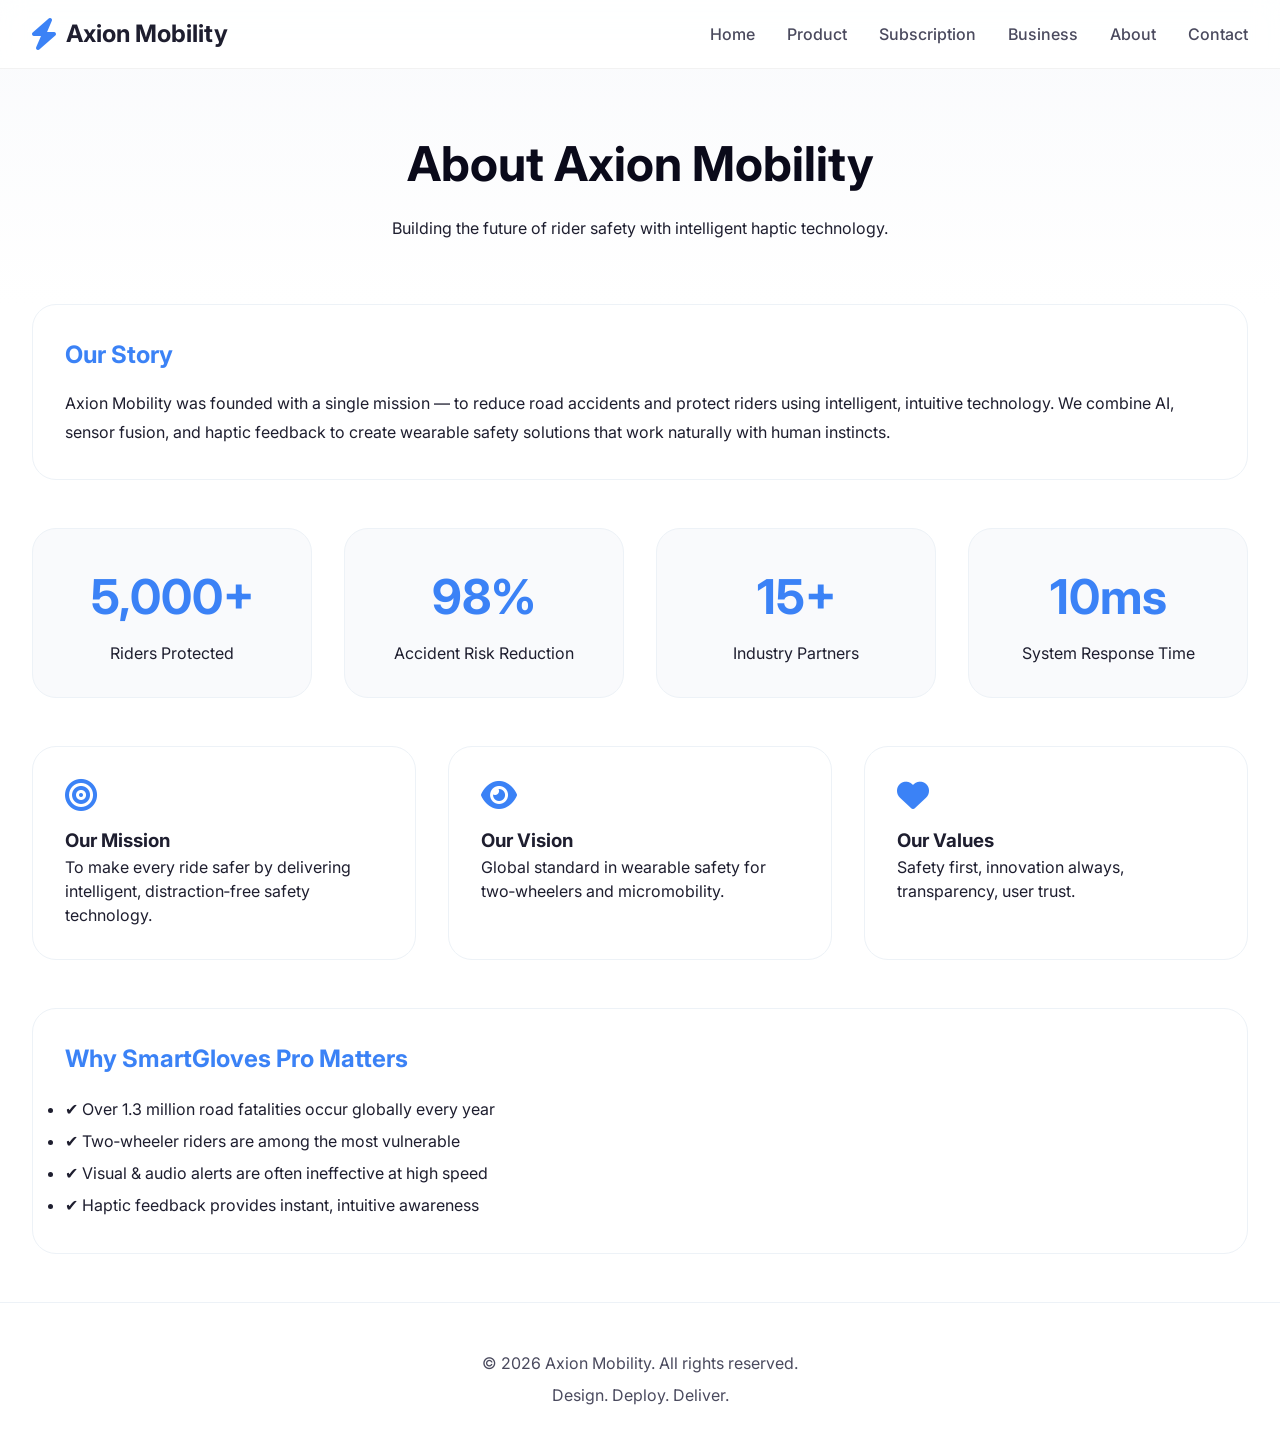
==== commit bda21e30: "Add files via upload" ====
--- a/about.html
+++ b/about.html
@@ -1,174 +1,110 @@
-<!DOCTYPE html>
-<html lang="en">
-<head>
-  <meta charset="UTF-8">
-  <meta name="viewport" content="width=device-width, initial-scale=1.0">
-  <title>About Us | SmartGloves Pro</title>
-
-  <!-- CSS -->
-  <link rel="stylesheet" href="assets/css/style.css">
-
-  <!-- Icons -->
-  <link rel="stylesheet" href="https://cdnjs.cloudflare.com/ajax/libs/font-awesome/6.4.0/css/all.min.css">
-</head>
-
-<body>
-
-<!-- ================= NAVBAR ================= -->
-<nav class="glass-nav">
-  <div class="nav-container">
-
-    <!-- LOGO -->
-    <a href="index.html" class="logo">
-      <i class="fas fa-hand-paper"></i>
-      <span>SmartGloves Pro</span>
-    </a>
-
-    <!-- MENU -->
-    <div class="main-nav" id="mainNav">
-      <a class="nav-btn" href="index.html"><i class="fas fa-house"></i><span>Home</span></a>
-      <a class="nav-btn" href="products.html"><i class="fas fa-box-open"></i><span>Products</span></a>
-      <a class="nav-btn" href="subscription.html"><i class="fas fa-crown"></i><span>Premium</span></a>
-      <a class="nav-btn" href="business-collaboration.html"><i class="fas fa-briefcase"></i><span>Business</span></a>
-      <a class="nav-btn" href="about.html"><i class="fas fa-circle-info"></i><span>About</span></a>
-      <a class="nav-btn" href="contact.html"><i class="fas fa-envelope"></i><span>Contact</span></a>
-    </div>
-
-    <!-- CART & USER -->
-    <div class="nav-actions">
-      <a href="products.html" class="cart-btn">
-        <i class="fas fa-shopping-cart"></i>
-        <span class="cart-count">3</span>
-      </a>
-      <a href="subscription.html" class="user-btn">
-        <i class="fas fa-user-circle"></i>
-      </a>
-    </div>
-
-    <!-- MOBILE TOGGLE -->
-    <button class="mobile-toggle" id="menuToggle">
-      <i class="fas fa-bars"></i>
-    </button>
-  </div>
-</nav>
-
-<!-- ================= PAGE HERO ================= -->
-<div class="page-hero">
-  <h1 class="page-title">About SmartGloves Pro</h1>
-  <p class="page-subtitle">
-    Building the future of rider safety with intelligent haptic technology
-  </p>
-</div>
-
-<!-- ================= ABOUT CONTENT ================= -->
-<section class="page-content">
-
-  <!-- COMPANY STORY -->
-  <div class="content-box">
-    <h2 style="color:var(--primary); margin-bottom:15px;">Our Story</h2>
-    <p style="line-height:1.8;">
-      SmartGloves Pro was founded with a single mission — to reduce road
-      accidents and protect riders using intelligent, intuitive technology.
-      We combine AI, sensor fusion, and haptic feedback to create wearable
-      safety solutions that work naturally with human instincts.
-    </p>
-  </div>
-
-  <!-- ================= COMPANY STATS ================= -->
-  <div style="
-    display:grid;
-    grid-template-columns:repeat(auto-fit,minmax(200px,1fr));
-    gap:30px;
-    margin:60px 0;
-    text-align:center;
-  ">
-    <div class="content-box">
-      <h2 style="color:var(--primary); font-size:2.5rem;">5,000+</h2>
-      <p>Riders Protected</p>
-    </div>
-    <div class="content-box">
-      <h2 style="color:var(--primary); font-size:2.5rem;">98%</h2>
-      <p>Accident Risk Reduction</p>
-    </div>
-    <div class="content-box">
-      <h2 style="color:var(--primary); font-size:2.5rem;">15+</h2>
-      <p>Industry Partners</p>
-    </div>
-    <div class="content-box">
-      <h2 style="color:var(--primary); font-size:2.5rem;">10ms</h2>
-      <p>System Response Time</p>
-    </div>
-  </div>
-
-  <!-- ================= MISSION / VISION / VALUES ================= -->
-  <div style="
-    display:grid;
-    grid-template-columns:repeat(auto-fit,minmax(250px,1fr));
-    gap:30px;
-    margin-bottom:60px;
-  ">
-    <div class="content-box">
-      <h3><i class="fas fa-bullseye"></i> Our Mission</h3>
-      <p>
-        To make every ride safer by delivering intelligent, distraction-free
-        safety technology that riders can trust.
-      </p>
-    </div>
-
-    <div class="content-box">
-      <h3><i class="fas fa-eye"></i> Our Vision</h3>
-      <p>
-        To become the global standard in wearable safety technology for
-        two-wheelers and micromobility.
-      </p>
-    </div>
-
-    <div class="content-box">
-      <h3><i class="fas fa-heart"></i> Our Values</h3>
-      <p>
-        Safety first, innovation always, transparency, user trust, and
-        continuous improvement.
-      </p>
-    </div>
-  </div>
-
-  <!-- ================= WHY WE MATTER ================= -->
-  <div class="content-box">
-    <h2 style="color:var(--primary); margin-bottom:15px;">
-      Why SmartGloves Pro Matters
-    </h2>
-    <ul style="line-height:2;">
-      <li>✔ Over 1.3 million road fatalities occur globally every year</li>
-      <li>✔ Two-wheeler riders are among the most vulnerable</li>
-      <li>✔ Visual & audio alerts are often ineffective at high speed</li>
-      <li>✔ Haptic feedback provides instant, intuitive awareness</li>
-      <li>✔ Our solution integrates seamlessly with natural rider behavior</li>
-    </ul>
-  </div>
-
-  <!-- ================= TRUST & COMPLIANCE ================= -->
-  <div class="content-box" style="margin-top:40px;">
-    <h2 style="color:var(--primary); margin-bottom:15px;">
-      Trust, Security & Compliance
-    </h2>
-    <ul style="line-height:2;">
-      <li>✔ Data privacy-first architecture</li>
-      <li>✔ Industry-grade encryption</li>
-      <li>✔ ISO-aligned safety processes</li>
-      <li>✔ Continuous testing & validation</li>
-      <li>✔ Transparent customer support</li>
-    </ul>
-  </div>
-
-</section>
-
-<!-- ================= FOOTER ================= -->
-<footer class="footer-bottom">
-  <p>© 2026 SmartGloves Pro. All rights reserved.</p>
-</footer>
-
-<!-- ================= JS ================= -->
-<script src="assets/js/main.js"></script>
-
-</body>
-</html>
+<!DOCTYPE html>
+<html lang="en">
+<head>
+  <meta charset="UTF-8">
+  <title>About Us – Axion Mobility</title>
+  <meta name="viewport" content="width=device-width, initial-scale=1.0">
+  <link href="https://fonts.googleapis.com/css2?family=Inter:wght@400;500;600;700&display=swap" rel="stylesheet">
+  <link rel="stylesheet" href="https://cdnjs.cloudflare.com/ajax/libs/font-awesome/6.0.0-beta3/css/all.min.css">
+  <style>
+    /* same base styles */
+    * { margin:0; padding:0; box-sizing:border-box; }
+    body { font-family:'Inter',sans-serif; background:#fff; color:#1e1e2f; line-height:1.5; }
+    .navbar { position:fixed; top:0; width:100%; background:rgba(255,255,255,0.85); backdrop-filter:blur(12px); z-index:1000; padding:1rem 2rem; border-bottom:1px solid rgba(0,0,0,0.05); }
+    .nav-container { max-width:1280px; margin:0 auto; display:flex; align-items:center; justify-content:space-between; }
+    .logo { display:flex; align-items:center; gap:10px; font-weight:700; font-size:1.5rem; color:#1e1e2f; text-decoration:none; }
+    .logo i { color:#3b82f6; font-size:2rem; }
+    .nav-links { display:flex; gap:2rem; }
+    .nav-links a { text-decoration:none; color:#4a4a5e; font-weight:500; transition:color 0.2s; }
+    .nav-links a:hover { color:#3b82f6; }
+    .mobile-toggle { display:none; font-size:1.5rem; background:none; border:none; color:#1e1e2f; cursor:pointer; }
+    @media (max-width:768px) {
+      .nav-links { display:none; flex-direction:column; position:absolute; top:70px; left:0; width:100%; background:white; padding:2rem; box-shadow:0 10px 20px rgba(0,0,0,0.1); border-radius:0 0 24px 24px; }
+      .nav-links.active { display:flex; }
+      .mobile-toggle { display:block; }
+    }
+    .container { max-width:1280px; margin:0 auto; padding:0 2rem; }
+    section { padding:6rem 0; }
+    .page-hero { padding:8rem 2rem 4rem; text-align:center; background:linear-gradient(180deg,#f9fafc 0%,#fff 100%), url('[data-uri]'); background-repeat:repeat; }
+    .page-hero h1 { font-size:3rem; font-weight:700; color:#0a0a1a; margin-bottom:1rem; }
+    .card { background:#fff; border-radius:24px; padding:2rem; border:1px solid #edf2f7; transition:all 0.3s; }
+    .card:hover { box-shadow:0 20px 40px rgba(0,0,0,0.04); border-color:#d0d5dd; transform:translateY(-5px); }
+    .stat-grid { display:grid; grid-template-columns:repeat(auto-fit,minmax(200px,1fr)); gap:2rem; margin:3rem 0; }
+    .stat-card { background:#f9fafc; padding:2rem; border-radius:24px; text-align:center; border:1px solid #edf2f7; }
+    .stat-number { font-size:3rem; font-weight:700; color:#3b82f6; margin-bottom:0.5rem; }
+    .mission-grid { display:grid; grid-template-columns:repeat(auto-fit,minmax(250px,1fr)); gap:2rem; margin:3rem 0; }
+    footer { border-top:1px solid #edf2f7; padding:3rem 2rem; text-align:center; color:#4a4a5e; margin-top:3rem; }
+    .fade-in { opacity:0; transform:translateY(20px); transition:opacity 0.6s ease, transform 0.6s ease; }
+    .fade-in.visible { opacity:1; transform:translateY(0); }
+  </style>
+</head>
+<body>
+<nav class="navbar">
+  <div class="nav-container">
+    <a href="index.html" class="logo"><i class="fas fa-bolt"></i> Axion Mobility</a>
+    <div class="nav-links" id="navLinks">
+      <a href="index.html">Home</a>
+      <a href="products.html">Product</a>
+      <a href="subscription.html">Subscription</a>
+      <a href="business-collaboration.html">Business</a>
+      <a href="about.html">About</a>
+      <a href="contact.html">Contact</a>
+    </div>
+    <button class="mobile-toggle" id="menuToggle"><i class="fas fa-bars"></i></button>
+  </div>
+</nav>
+
+<div class="page-hero">
+  <h1 class="fade-in">About Axion Mobility</h1>
+  <p class="fade-in">Building the future of rider safety with intelligent haptic technology.</p>
+</div>
+
+<section class="container">
+  <!-- Story -->
+  <div class="card fade-in" style="margin-bottom:3rem;">
+    <h2 style="color:#3b82f6; margin-bottom:1rem;">Our Story</h2>
+    <p style="line-height:1.8;">Axion Mobility was founded with a single mission — to reduce road accidents and protect riders using intelligent, intuitive technology. We combine AI, sensor fusion, and haptic feedback to create wearable safety solutions that work naturally with human instincts.</p>
+  </div>
+
+  <!-- Stats -->
+  <div class="stat-grid">
+    <div class="stat-card fade-in"><div class="stat-number">5,000+</div><p>Riders Protected</p></div>
+    <div class="stat-card fade-in"><div class="stat-number">98%</div><p>Accident Risk Reduction</p></div>
+    <div class="stat-card fade-in"><div class="stat-number">15+</div><p>Industry Partners</p></div>
+    <div class="stat-card fade-in"><div class="stat-number">10ms</div><p>System Response Time</p></div>
+  </div>
+
+  <!-- Mission / Vision / Values -->
+  <div class="mission-grid">
+    <div class="card fade-in"><i class="fas fa-bullseye fa-2x" style="color:#3b82f6; margin-bottom:1rem;"></i><h3>Our Mission</h3><p>To make every ride safer by delivering intelligent, distraction‑free safety technology.</p></div>
+    <div class="card fade-in"><i class="fas fa-eye fa-2x" style="color:#3b82f6; margin-bottom:1rem;"></i><h3>Our Vision</h3><p>Global standard in wearable safety for two‑wheelers and micromobility.</p></div>
+    <div class="card fade-in"><i class="fas fa-heart fa-2x" style="color:#3b82f6; margin-bottom:1rem;"></i><h3>Our Values</h3><p>Safety first, innovation always, transparency, user trust.</p></div>
+  </div>
+
+  <!-- Why it matters -->
+  <div class="card fade-in" style="margin-top:3rem;">
+    <h2 style="color:#3b82f6; margin-bottom:1rem;">Why SmartGloves Pro Matters</h2>
+    <ul style="line-height:2;">
+      <li>✔ Over 1.3 million road fatalities occur globally every year</li>
+      <li>✔ Two‑wheeler riders are among the most vulnerable</li>
+      <li>✔ Visual & audio alerts are often ineffective at high speed</li>
+      <li>✔ Haptic feedback provides instant, intuitive awareness</li>
+    </ul>
+  </div>
+</section>
+
+<footer><p>© 2026 Axion Mobility. All rights reserved.</p><p style="margin-top:0.5rem;">Design. Deploy. Deliver.</p></footer>
+
+<script>
+  const toggle = document.getElementById('menuToggle');
+  const navLinks = document.getElementById('navLinks');
+  toggle.addEventListener('click', () => { navLinks.classList.toggle('active'); });
+
+  const faders = document.querySelectorAll('.fade-in');
+  const observer = new IntersectionObserver((entries) => {
+    entries.forEach(e => { if(e.isIntersecting) { e.target.classList.add('visible'); observer.unobserve(e.target); } });
+  }, { threshold:0.2 });
+  faders.forEach(f => observer.observe(f));
+</script>
+</body>
+</html>
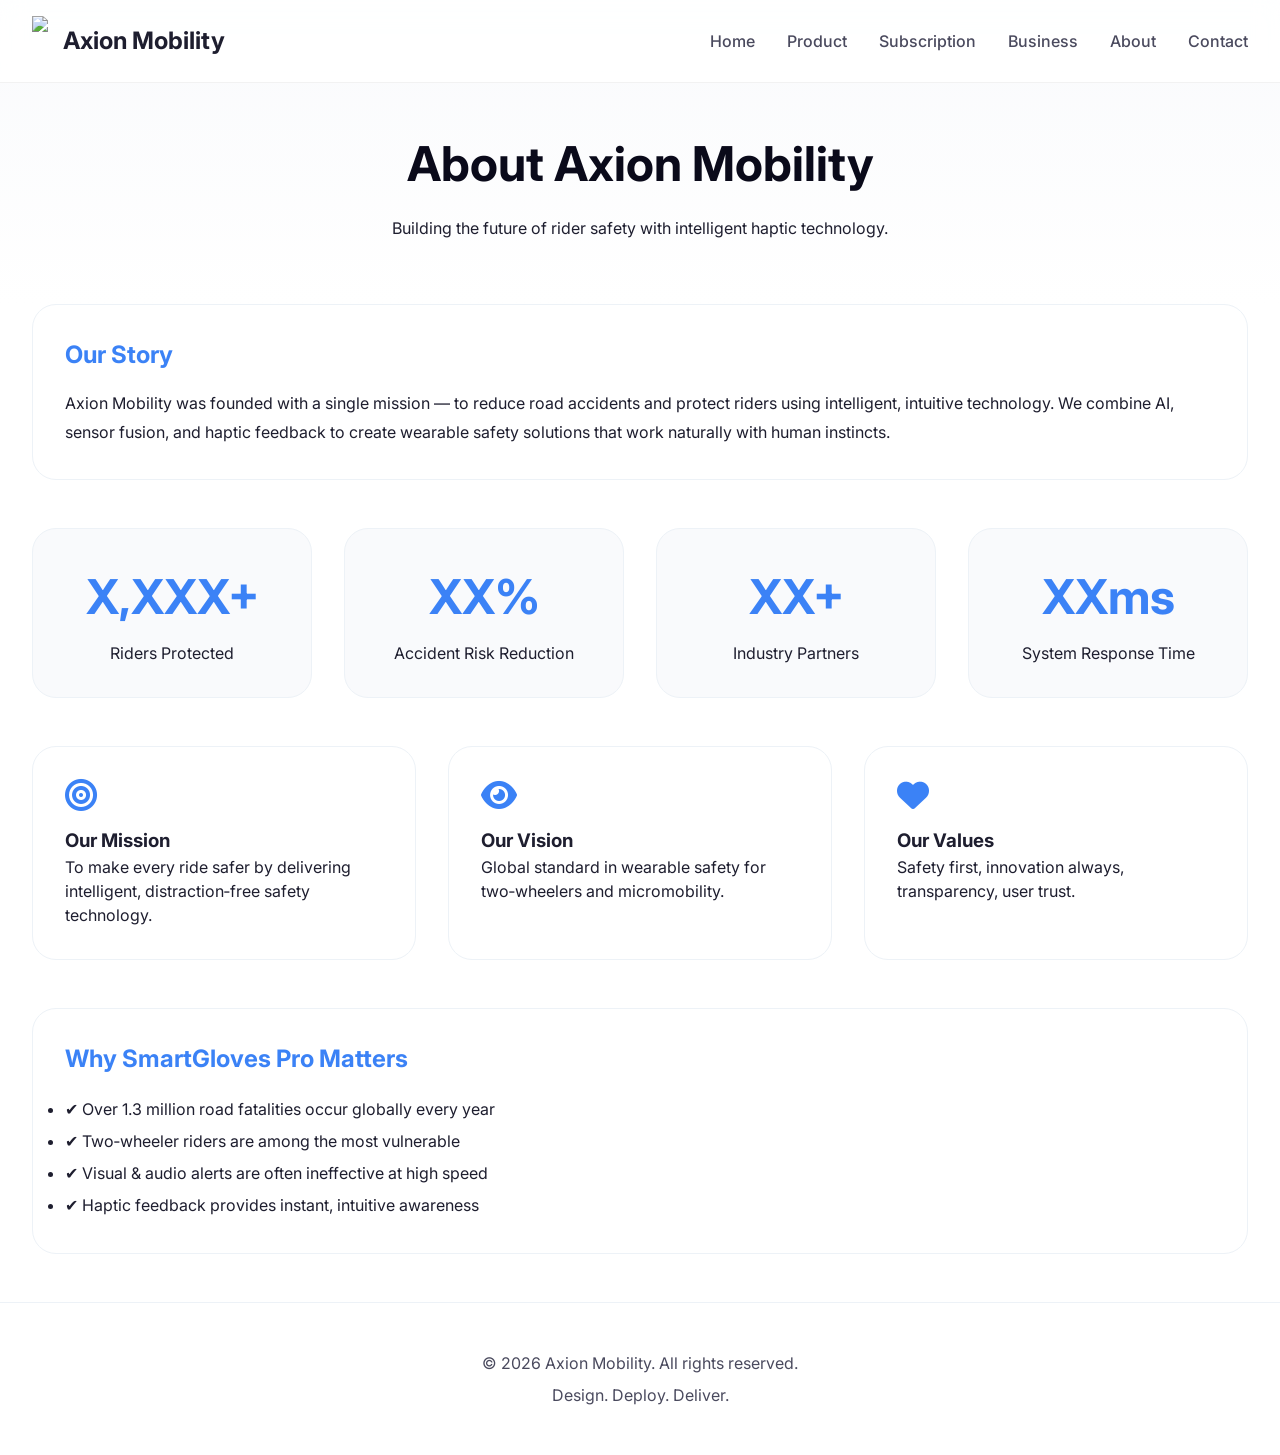
==== commit 453e6803: "Update about.html" ====
--- a/about.html
+++ b/about.html
@@ -7,22 +7,19 @@
   <link href="https://fonts.googleapis.com/css2?family=Inter:wght@400;500;600;700&display=swap" rel="stylesheet">
   <link rel="stylesheet" href="https://cdnjs.cloudflare.com/ajax/libs/font-awesome/6.0.0-beta3/css/all.min.css">
   <style>
-    /* same base styles */
+    /* ---------- base styles ---------- */
     * { margin:0; padding:0; box-sizing:border-box; }
     body { font-family:'Inter',sans-serif; background:#fff; color:#1e1e2f; line-height:1.5; }
     .navbar { position:fixed; top:0; width:100%; background:rgba(255,255,255,0.85); backdrop-filter:blur(12px); z-index:1000; padding:1rem 2rem; border-bottom:1px solid rgba(0,0,0,0.05); }
     .nav-container { max-width:1280px; margin:0 auto; display:flex; align-items:center; justify-content:space-between; }
     .logo { display:flex; align-items:center; gap:10px; font-weight:700; font-size:1.5rem; color:#1e1e2f; text-decoration:none; }
+    .logo img { height:45px; width:auto; }
     .logo i { color:#3b82f6; font-size:2rem; }
     .nav-links { display:flex; gap:2rem; }
     .nav-links a { text-decoration:none; color:#4a4a5e; font-weight:500; transition:color 0.2s; }
     .nav-links a:hover { color:#3b82f6; }
     .mobile-toggle { display:none; font-size:1.5rem; background:none; border:none; color:#1e1e2f; cursor:pointer; }
-    @media (max-width:768px) {
-      .nav-links { display:none; flex-direction:column; position:absolute; top:70px; left:0; width:100%; background:white; padding:2rem; box-shadow:0 10px 20px rgba(0,0,0,0.1); border-radius:0 0 24px 24px; }
-      .nav-links.active { display:flex; }
-      .mobile-toggle { display:block; }
-    }
+    
     .container { max-width:1280px; margin:0 auto; padding:0 2rem; }
     section { padding:6rem 0; }
     .page-hero { padding:8rem 2rem 4rem; text-align:center; background:linear-gradient(180deg,#f9fafc 0%,#fff 100%), url('[data-uri]'); background-repeat:repeat; }
@@ -36,12 +33,59 @@
     footer { border-top:1px solid #edf2f7; padding:3rem 2rem; text-align:center; color:#4a4a5e; margin-top:3rem; }
     .fade-in { opacity:0; transform:translateY(20px); transition:opacity 0.6s ease, transform 0.6s ease; }
     .fade-in.visible { opacity:1; transform:translateY(0); }
+
+    /* ========== MOBILE RESPONSIVENESS ========== */
+    @media (max-width: 768px) {
+      .navbar { padding:0.5rem 1rem; }
+      .nav-container { flex-wrap:wrap; }
+      .logo { font-size:1.2rem; }
+      .logo img { height:40px; }
+      .nav-links {
+        display:none;
+        width:100%;
+        flex-direction:column;
+        gap:0.5rem;
+        margin-top:1rem;
+        padding:1rem 0;
+      }
+      .nav-links.active { display:flex; }
+      .nav-links a {
+        padding:0.75rem;
+        text-align:center;
+        width:100%;
+        background:#f8f9fa;
+        border-radius:8px;
+      }
+      .mobile-toggle { display:block; }
+      .container { padding:0 1rem; }
+      section { padding:4rem 0; }
+      .page-hero { padding:6rem 1rem 3rem !important; }
+      .page-hero h1 { font-size:2.2rem !important; }
+      .page-hero p { font-size:1rem !important; }
+      .stat-grid { grid-template-columns:1fr !important; gap:1rem; }
+      .mission-grid { grid-template-columns:1fr !important; gap:1rem; }
+      .stat-card { padding:1.5rem; }
+      .stat-number { font-size:2.5rem !important; }
+      .card { padding:1.5rem; }
+    }
+
+    @media (max-width: 480px) {
+      .logo { font-size:1rem; }
+      .logo img { height:35px; }
+      .page-hero h1 { font-size:1.8rem !important; }
+      .stat-number { font-size:2rem !important; }
+      .card { padding:1.2rem; }
+      .mission-grid .card { padding:1.2rem; }
+    }
   </style>
 </head>
 <body>
 <nav class="navbar">
   <div class="nav-container">
-    <a href="index.html" class="logo"><i class="fas fa-bolt"></i> Axion Mobility</a>
+    <a href="index.html" class="logo" style="display: flex; align-items: center; gap: 15px; text-decoration: none;">
+  <img src="assets/images/logo.png" style="height: 50px; width: auto;">
+  <span style="font-weight: 700; font-size: 1.5rem; color: #1e1e2f;">Axion Mobility</span>
+</a>
     <div class="nav-links" id="navLinks">
       <a href="index.html">Home</a>
       <a href="products.html">Product</a>
@@ -68,10 +112,10 @@
 
   <!-- Stats -->
   <div class="stat-grid">
-    <div class="stat-card fade-in"><div class="stat-number">5,000+</div><p>Riders Protected</p></div>
-    <div class="stat-card fade-in"><div class="stat-number">98%</div><p>Accident Risk Reduction</p></div>
-    <div class="stat-card fade-in"><div class="stat-number">15+</div><p>Industry Partners</p></div>
-    <div class="stat-card fade-in"><div class="stat-number">10ms</div><p>System Response Time</p></div>
+    <div class="stat-card fade-in"><div class="stat-number">X,XXX+</div><p>Riders Protected</p></div>
+    <div class="stat-card fade-in"><div class="stat-number">XX%</div><p>Accident Risk Reduction</p></div>
+    <div class="stat-card fade-in"><div class="stat-number">XX+</div><p>Industry Partners</p></div>
+    <div class="stat-card fade-in"><div class="stat-number">XXms</div><p>System Response Time</p></div>
   </div>
 
   <!-- Mission / Vision / Values -->
@@ -96,10 +140,33 @@
 <footer><p>© 2026 Axion Mobility. All rights reserved.</p><p style="margin-top:0.5rem;">Design. Deploy. Deliver.</p></footer>
 
 <script>
+  // Mobile menu toggle
   const toggle = document.getElementById('menuToggle');
   const navLinks = document.getElementById('navLinks');
-  toggle.addEventListener('click', () => { navLinks.classList.toggle('active'); });
+  
+  toggle.addEventListener('click', () => {
+    navLinks.classList.toggle('active');
+    const icon = toggle.querySelector('i');
+    if (navLinks.classList.contains('active')) {
+      icon.classList.remove('fa-bars');
+      icon.classList.add('fa-times');
+    } else {
+      icon.classList.remove('fa-times');
+      icon.classList.add('fa-bars');
+    }
+  });
 
+  // Close menu when clicking on a link
+  navLinks.querySelectorAll('a').forEach(link => {
+    link.addEventListener('click', () => {
+      navLinks.classList.remove('active');
+      const icon = toggle.querySelector('i');
+      icon.classList.remove('fa-times');
+      icon.classList.add('fa-bars');
+    });
+  });
+
+  // Fade-in on scroll
   const faders = document.querySelectorAll('.fade-in');
   const observer = new IntersectionObserver((entries) => {
     entries.forEach(e => { if(e.isIntersecting) { e.target.classList.add('visible'); observer.unobserve(e.target); } });
@@ -107,4 +174,4 @@
   faders.forEach(f => observer.observe(f));
 </script>
 </body>
-</html>+</html>
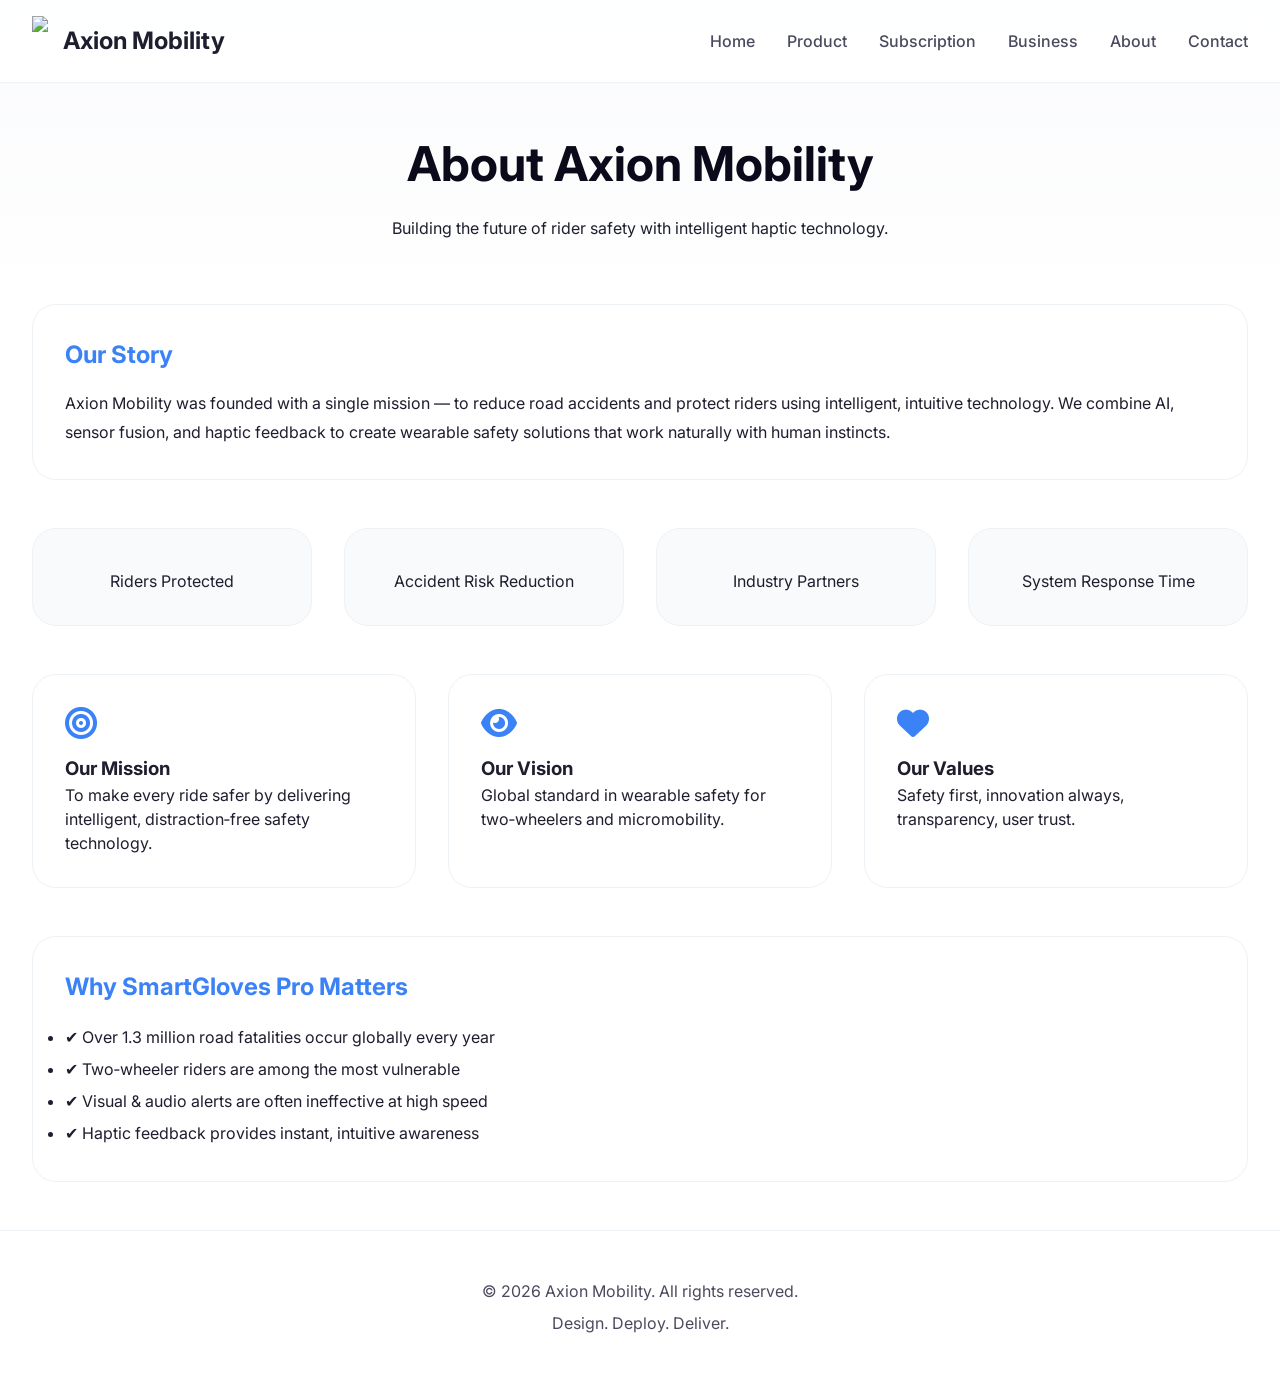
==== commit 82ee1ce9: "Update about.html" ====
--- a/about.html
+++ b/about.html
@@ -112,10 +112,10 @@
 
   <!-- Stats -->
   <div class="stat-grid">
-    <div class="stat-card fade-in"><div class="stat-number">X,XXX+</div><p>Riders Protected</p></div>
-    <div class="stat-card fade-in"><div class="stat-number">XX%</div><p>Accident Risk Reduction</p></div>
-    <div class="stat-card fade-in"><div class="stat-number">XX+</div><p>Industry Partners</p></div>
-    <div class="stat-card fade-in"><div class="stat-number">XXms</div><p>System Response Time</p></div>
+    <div class="stat-card fade-in"><div class="stat-number"></div><p>Riders Protected</p></div>
+    <div class="stat-card fade-in"><div class="stat-number"></div><p>Accident Risk Reduction</p></div>
+    <div class="stat-card fade-in"><div class="stat-number"></div><p>Industry Partners</p></div>
+    <div class="stat-card fade-in"><div class="stat-number"></div><p>System Response Time</p></div>
   </div>
 
   <!-- Mission / Vision / Values -->
